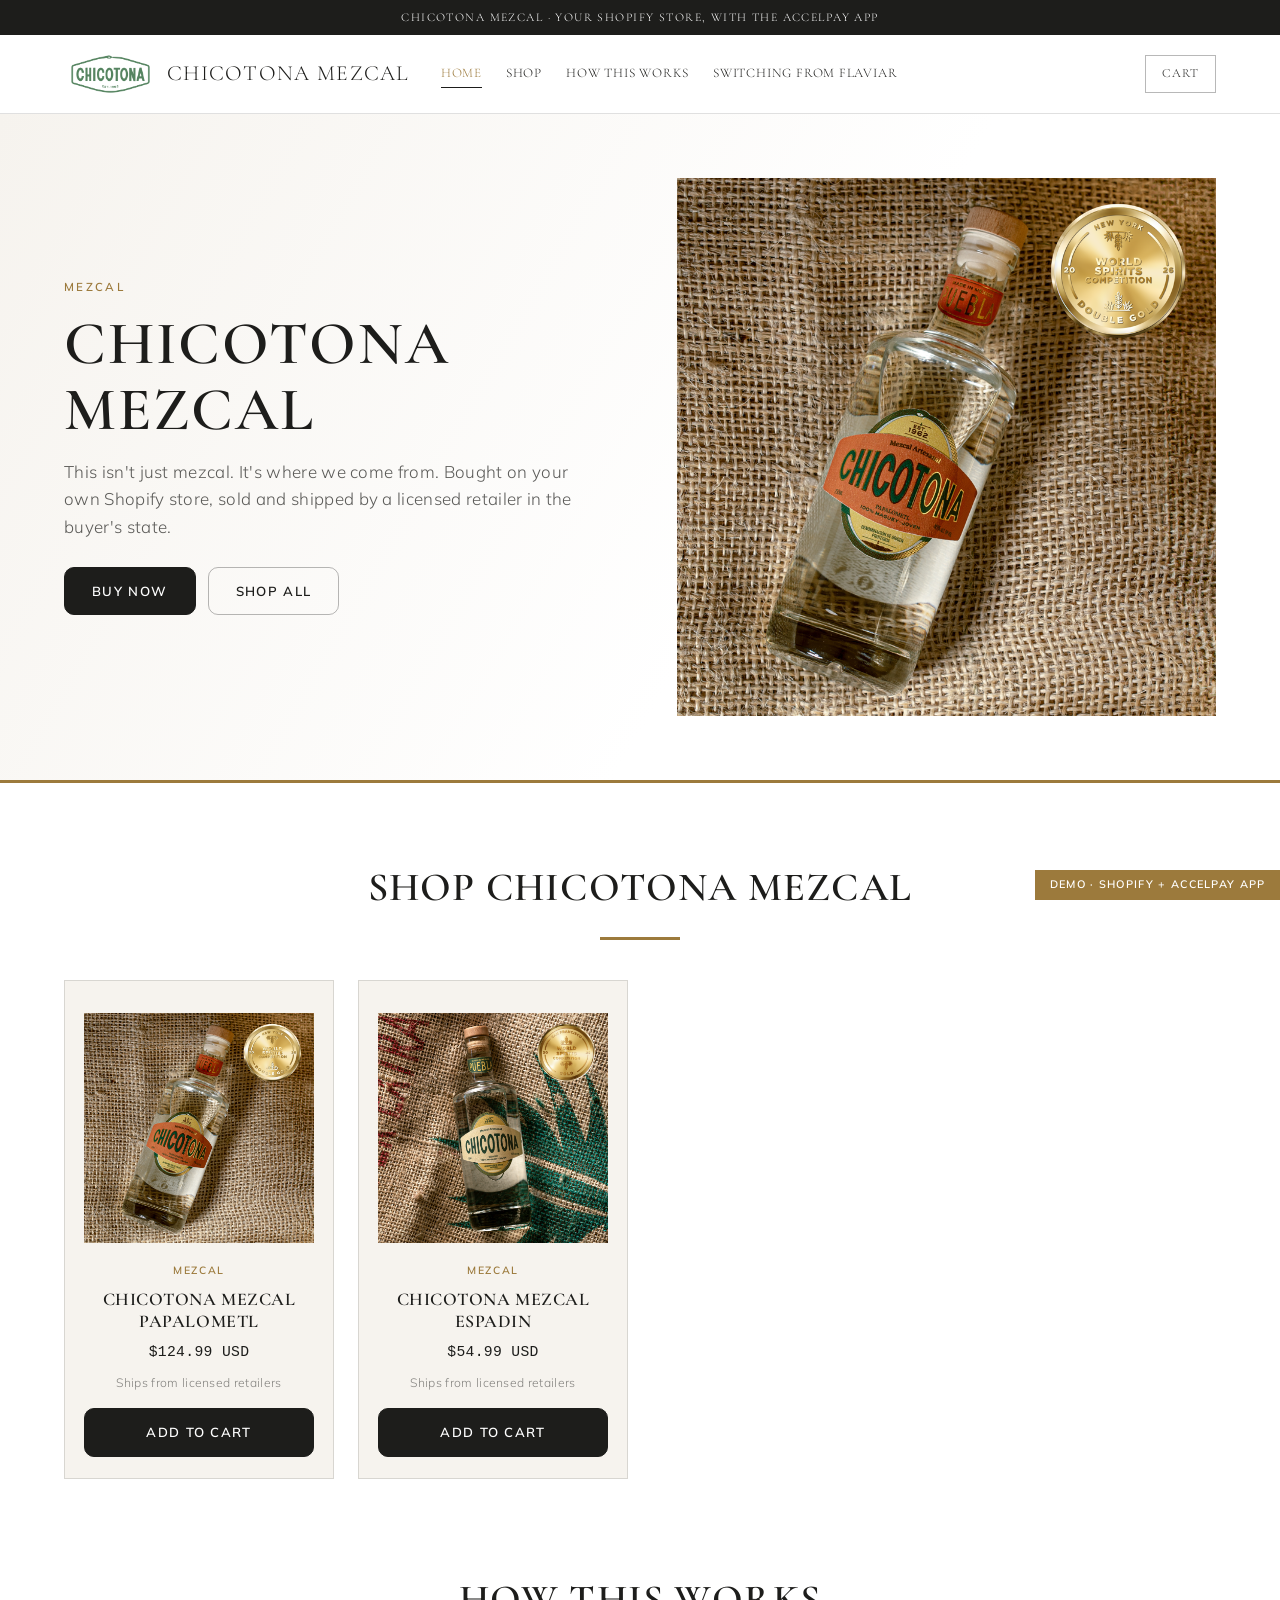
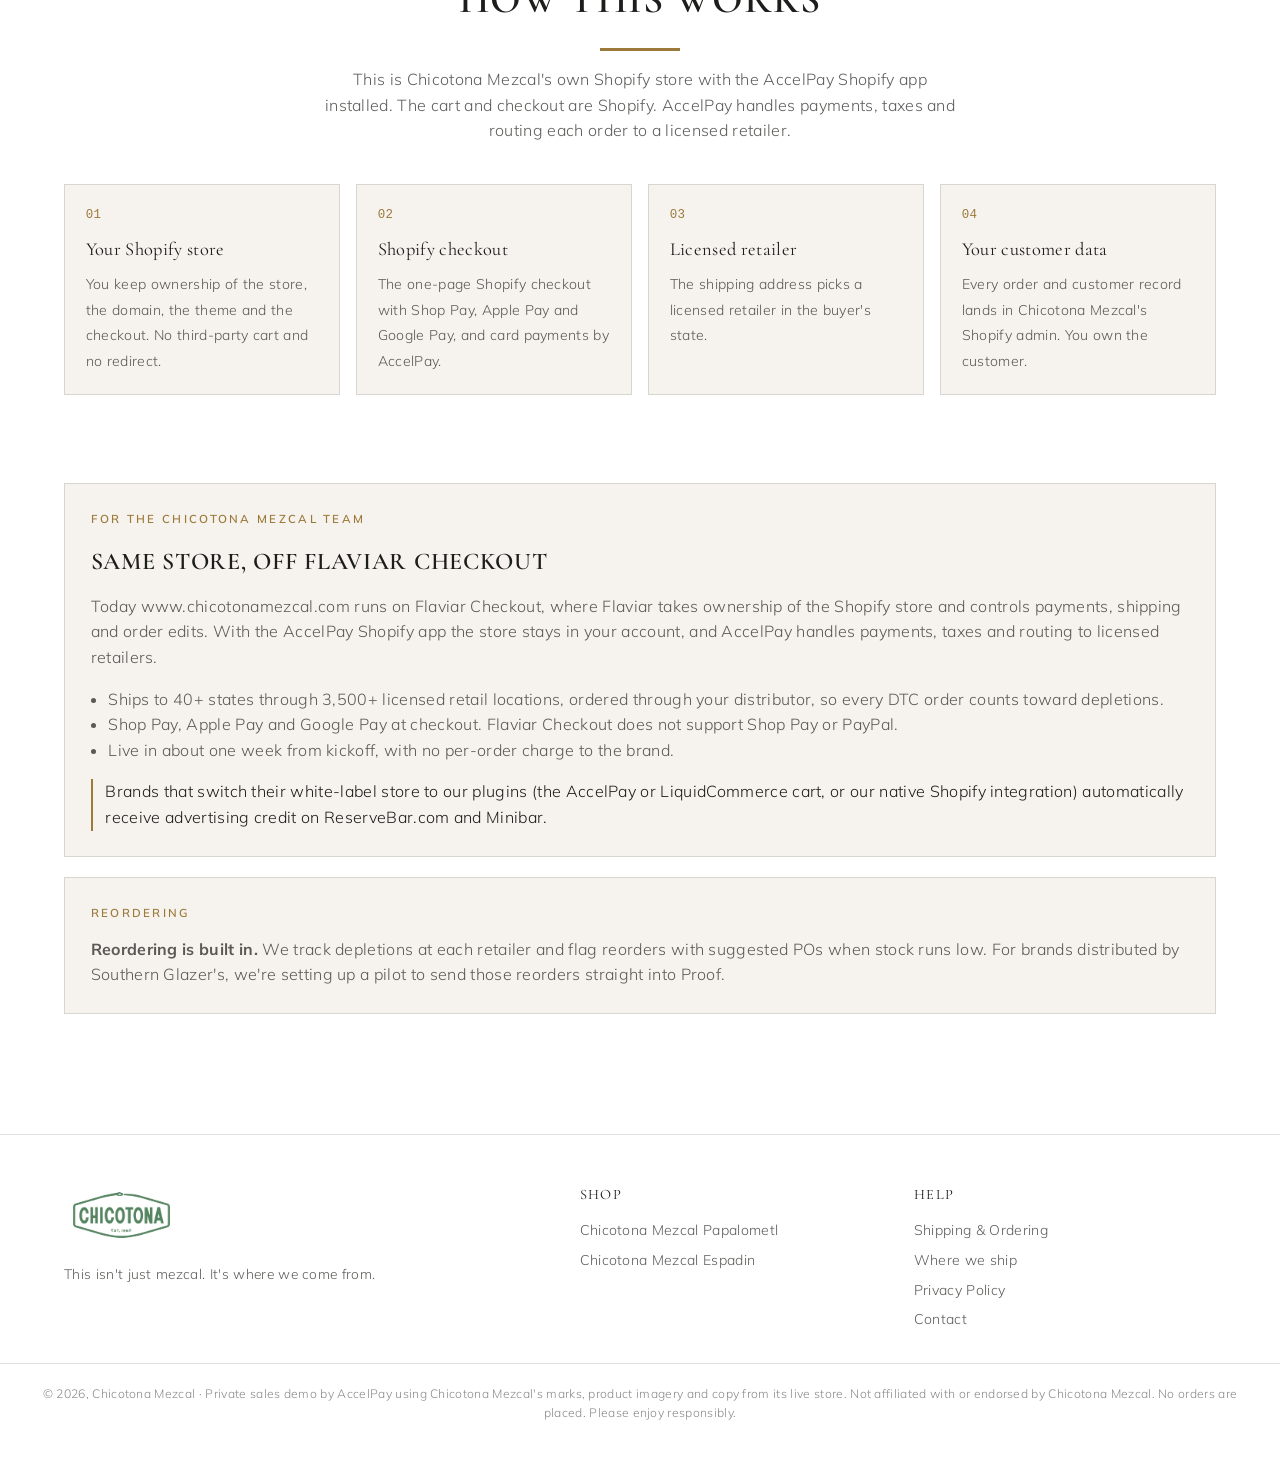
==== index.html @ a163d12b "Flaviar switch demo, Nov 2026" ====
<!doctype html>
<html lang="en">
<head>
<meta charset="utf-8">
<meta name="viewport" content="width=device-width,initial-scale=1">
<title>Chicotona Mezcal | AccelPay demo</title>
<meta name="robots" content="noindex,nofollow">
<link rel="icon" href="assets/logo.png">
<link rel="preconnect" href="https://fonts.googleapis.com">
<link rel="preconnect" href="https://fonts.gstatic.com" crossorigin>
<link rel="stylesheet" href="https://fonts.googleapis.com/css2?family=Cormorant+Garamond:wght@500;600;700&family=Mulish:wght@300;400;600;700&display=swap">
<link rel="stylesheet" href="styles.css?v=1">
</head>
<body>
<div class="announce">Chicotona Mezcal &middot; your Shopify store, with the AccelPay app</div>
<header class="top">
  <div class="hdr">
    <a href="index.html" class="brand-link"><img class="logo" src="assets/logo.png" alt="Chicotona Mezcal"><span class="wordmark">Chicotona Mezcal</span></a>
    <nav class="main">
      <a href="index.html" aria-current="page">Home</a><a href="index.html#shop">Shop</a><a href="index.html#how">How this works</a><a href="index.html#switch">Switching from Flaviar</a>
    </nav>
    <div class="hdr-actions">
      <button class="burger" id="burger" aria-label="Menu">&#9776;</button>
      <button class="cart-pill" data-cart-toggle aria-label="Open cart">
        <span class="lbl">Cart</span>
        <span class="count" data-cart-count hidden>0</span>
      </button>
    </div>
  </div>
</header>

<section class="hero">
  <div class="hero-inner">
    <div>
      <div class="eyebrow">mezcal</div>
      <h1>Chicotona Mezcal</h1>
      <p>This isn&#x27;t just mezcal. It&#x27;s where we come from. Bought on your own Shopify store, sold and shipped by a licensed retailer in the buyer's state.</p>
      <div style="display:flex;gap:.75rem;flex-wrap:wrap"><a class="btn" href="product.html?p=papalometl">Buy now</a><a class="btn ghost" href="#shop">Shop all</a></div>
    </div>
    <div class="shot"><img src="assets/p-papalometl.png" alt="Chicotona Mezcal Papalometl"></div>
  </div>
</section>

<section class="band" id="shop">
  <div class="section-head">
    <h2>Shop Chicotona Mezcal</h2>
    <div class="rule"></div>
    <p style="font-size:.9rem;color:var(--muted)"></p>
  </div>
  <div class="grid" id="collection-grid"></div>
</section>

<section class="band" id="how" style="padding-top:1rem">
  <div class="section-head">
    <h2>How this works</h2>
    <div class="rule"></div>
    <p>This is Chicotona Mezcal's own Shopify store with the AccelPay Shopify app installed. The cart and checkout are Shopify. AccelPay handles payments, taxes and routing each order to a licensed retailer.</p>
  </div>
  <div class="how">
    <div class="step"><span class="n">01</span><b>Your Shopify store</b><span>You keep ownership of the store, the domain, the theme and the checkout. No third-party cart and no redirect.</span></div>
    <div class="step"><span class="n">02</span><b>Shopify checkout</b><span>The one-page Shopify checkout with Shop Pay, Apple Pay and Google Pay, and card payments by AccelPay.</span></div>
    <div class="step"><span class="n">03</span><b>Licensed retailer</b><span>The shipping address picks a licensed retailer in the buyer's state.</span></div>
    <div class="step"><span class="n">04</span><b>Your customer data</b><span>Every order and customer record lands in Chicotona Mezcal's Shopify admin. You own the customer.</span></div>
  </div>
</section>

<section class="band" id="switch" style="padding-top:1rem">
  <div class="panel">
    <div class="eyebrow">For the Chicotona Mezcal team</div>
    <h2>Same store, off Flaviar Checkout</h2>
    <p style="margin:0 0 1rem">Today www.chicotonamezcal.com runs on Flaviar Checkout, where Flaviar takes ownership of the Shopify store and controls payments, shipping and order edits. With the AccelPay Shopify app the store stays in your account, and AccelPay handles payments, taxes and routing to licensed retailers.</p>
    <ul style="margin:0 0 1rem;padding-left:1.1rem"><li>Ships to 40+ states through 3,500+ licensed retail locations, ordered through your distributor, so every DTC order counts toward depletions.</li><li>Shop Pay, Apple Pay and Google Pay at checkout. Flaviar Checkout does not support Shop Pay or PayPal.</li><li>Live in about one week from kickoff, with no per-order charge to the brand.</li></ul>
    <p class="credit">Brands that switch their white-label store to our plugins (the AccelPay or LiquidCommerce cart, or our native Shopify integration) automatically receive advertising credit on ReserveBar.com and Minibar.</p>
  </div>
  <div class="panel">
    <div class="eyebrow">Reordering</div>
    <p style="margin:0" class="reorder"><b>Reordering is built in.</b> We track depletions at each retailer and flag reorders with suggested POs when stock runs low. For brands distributed by Southern Glazer's, we're setting up a pilot to send those reorders straight into Proof.</p>
  </div>
</section>
<footer class="site">
  <div class="ft">
    <div>
      <img src="assets/logo.png" alt="Chicotona Mezcal" style="height:64px;width:auto">
      <p style="font-size:.86rem;margin-top:1rem;max-width:24rem;color:var(--muted)">This isn&#x27;t just mezcal. It&#x27;s where we come from.</p>
    </div>
    <div><h4>Shop</h4><ul><li><a href="product.html?p=papalometl">Chicotona Mezcal Papalometl</a></li><li><a href="product.html?p=espadin">Chicotona Mezcal Espadin</a></li></ul></div>
    <div><h4>Help</h4><ul>
      <li><a href="index.html#how">Shipping &amp; Ordering</a></li>
      <li><a href="index.html#how">Where we ship</a></li>
      <li><a href="#">Privacy Policy</a></li>
      <li><a href="#">Contact</a></li></ul></div>
  </div>
  <div class="legal-row">
    &copy; 2026, Chicotona Mezcal &middot; Private sales demo by AccelPay using Chicotona Mezcal's marks, product imagery and copy from its live store. Not affiliated with or endorsed by Chicotona Mezcal.
    No orders are placed. Please enjoy responsibly.
  </div>
</footer>

<div class="scrim" id="scrim"></div>
<aside class="drawer" id="drawer" aria-label="Your cart">
  <div class="dh"><h2>Your cart</h2><button class="x" id="drawer-close" aria-label="Close">&times;</button></div>
  <div class="cols"><span>Product</span><span>Total</span></div>
  <div class="items" id="drawer-items"></div>
  <div class="df" id="drawer-foot"></div>
</aside>
<div class="ribbon">Demo &middot; Shopify + AccelPay app</div>
<script src="data.js?v=1"></script>
<script src="app.js?v=1"></script>
</body>
</html>
---- styles.css ----
/* Chicotona Mezcal x AccelPay demo. Base: woodsonwhiskey-accelpay-demo. */

:root {
  --black: #ffffff; --panel: #f6f3ee; --panel-2: #ece7df; --ink: #1d1d1b;
  --muted: rgba(29,29,27,.72); --muted-2: rgba(29,29,27,.52); --line: rgba(0,0,0,.12); --line-2: rgba(0,0,0,.28);
  --gold: #1d1d1b; --gold-hi: #9c7a3c; --gold-soft: rgba(0,0,0,.05); --green: #2f6b4f; --red: #c00000;
  --head: #1d1d1b; --btn-ink: #ffffff; --img-bg: #f6f3ee; --drawer-bg: #ffffff; --ann-bg: #1d1d1b; --ann-ink: #ffffff; --co-head-bg: #ffffff;
  --serif: "Cormorant Garamond", Georgia, serif; --sans: "Mulish", -apple-system, BlinkMacSystemFont, "Helvetica Neue", Arial, sans-serif;
  --mono: ui-monospace, SFMono-Regular, Menlo, monospace; --maxw: 1200px; --btn-radius: 10px;
  --cart-glyph: url("data:image/svg+xml;utf8,<svg xmlns='http://www.w3.org/2000/svg' viewBox='0 0 24 24' fill='none' stroke='black' stroke-width='2' stroke-linecap='round' stroke-linejoin='round'><path d='M6 2 3 6v14a2 2 0 0 0 2 2h14a2 2 0 0 0 2-2V6l-3-4z'/><path d='M3 6h18'/><path d='M16 10a4 4 0 0 1-8 0'/></svg>");
}

* { box-sizing: border-box; }
html { scroll-behavior: smooth; }
body {
  margin: 0; background: var(--black); color: var(--ink);
  font-family: var(--sans); font-weight: 300; font-size: 16px; line-height: 1.6;
  letter-spacing: .02em; -webkit-font-smoothing: antialiased;
}
img { max-width: 100%; display: block; }
a { color: inherit; }
button { font: inherit; cursor: pointer; color: inherit; }
:focus-visible { outline: 2px solid var(--gold); outline-offset: 2px; }

/* ---------------------------------------------------------------- header */
.announce {
  background: var(--ann-bg); color: var(--ann-ink); text-align: center;
  font-family: var(--serif); font-size: .74rem; letter-spacing: .12em;
  text-transform: uppercase; padding: .5rem 1rem;
}
header.top { position: sticky; top: 0; z-index: 60; background: var(--black); border-bottom: 1px solid var(--line); }
.hdr { max-width: var(--maxw); margin: 0 auto; padding: .8rem 1.5rem; display: flex; align-items: center; gap: 2rem; }
.hdr img.logo { height: 62px; width: auto; }
nav.main { display: flex; gap: 1.5rem; flex-wrap: wrap; }
nav.main a {
  font-family: var(--serif); font-size: .82rem; letter-spacing: .06em; text-transform: uppercase;
  text-decoration: none; color: var(--head); padding: .2rem 0; border-bottom: 1px solid transparent;
}
nav.main a:hover, nav.main a[aria-current] { color: var(--gold-hi); border-bottom-color: var(--gold); }
.hdr-actions { margin-left: auto; display: flex; align-items: center; gap: .75rem; }
.cart-pill {
  display: inline-flex; align-items: center; gap: .5rem; background: transparent;
  border: 1px solid var(--line-2); color: var(--head); padding: .5rem 1rem;
  font-family: var(--serif); font-size: .78rem; letter-spacing: .08em; text-transform: uppercase;
}
.cart-pill:hover { border-color: var(--gold); color: var(--gold-hi); }
.cart-pill .count {
  background: var(--gold); color: var(--btn-ink); min-width: 1.35rem; height: 1.35rem; border-radius: 999px;
  display: inline-grid; place-items: center; font-family: var(--mono); font-size: .7rem; padding: 0 .3rem;
}
.cart-pill .count[hidden] { display: none; }
.burger { display: none; background: none; border: none; font-size: 1.5rem; line-height: 1; color: var(--head); }

/* ---------------------------------------------------------------- type + buttons */
.eyebrow { font-family: var(--sans); font-size: .72rem; font-weight: 600; letter-spacing: .2em; text-transform: uppercase; color: var(--gold-hi); margin-bottom: .9rem; }
h1, h2, h3 { font-family: var(--serif); font-weight: 400; letter-spacing: .03em; }
.rule { width: 190px; height: 2px; margin: 1.1rem auto 0; background: linear-gradient(90deg, transparent, var(--gold), transparent); }

.btn {
  display: inline-flex; align-items: center; justify-content: center; gap: .5rem;
  background: var(--gold); color: var(--btn-ink); border: 1px solid var(--gold); border-radius: var(--btn-radius, 0);
  padding: .8rem 1.7rem; font-family: var(--sans); font-weight: 600; font-size: .82rem;
  letter-spacing: .1em; text-transform: uppercase; text-decoration: none;
}
.btn:hover { background: var(--gold-hi); border-color: var(--gold-hi); }
.btn.ghost { background: transparent; color: var(--head); border-color: var(--line-2); }
.btn.ghost:hover { border-color: var(--gold); color: var(--gold-hi); }
.btn:disabled { opacity: .4; cursor: not-allowed; }
.btn.block { width: 100%; }

/* ---------------------------------------------------------------- hero */
.hero { position: relative; overflow: hidden; border-bottom: 1px solid var(--line); }
.hero-inner { max-width: var(--maxw); margin: 0 auto; padding: 4rem 1.5rem; display: grid; grid-template-columns: 1.05fr 1fr; gap: 3rem; align-items: center; }
.hero h1 { font-size: clamp(2.3rem, 5.4vw, 3.8rem); line-height: 1.08; margin: 0 0 1rem; text-transform: uppercase; }
.hero p { color: var(--muted); font-size: 1.06rem; margin: 0 0 1.7rem; max-width: 32rem; }
.hero .shot img { width: 100%; max-height: 560px; object-fit: contain; }

/* ---------------------------------------------------------------- sections */
.band { max-width: var(--maxw); margin: 0 auto; padding: 4.5rem 1.5rem; }
.section-head { text-align: center; margin-bottom: 2.5rem; }
.section-head h2 { font-size: clamp(1.8rem, 4vw, 2.5rem); margin: 0; text-transform: uppercase; }
.section-head p { color: var(--muted); margin: 1rem auto 0; max-width: 40rem; }

.grid { display: grid; grid-template-columns: repeat(auto-fill, minmax(240px, 1fr)); gap: 1.5rem; }
.card {
  background: var(--panel); border: 1px solid var(--line); padding: 1.4rem 1.2rem 1.3rem;
  display: flex; flex-direction: column; gap: .55rem; text-align: center; text-decoration: none; color: inherit;
}
.card:hover { border-color: var(--gold); }
.card .shot { height: 250px; display: grid; place-items: center; overflow: hidden; }
.card .shot img { max-height: 250px; width: auto; object-fit: contain; }
.card h3 { font-size: 1.12rem; margin: 0; line-height: 1.25; text-transform: uppercase; min-height: 2.8rem; display: grid; place-items: center; }
.card .tag { font-size: .66rem; font-weight: 600; letter-spacing: .16em; text-transform: uppercase; color: var(--gold-hi); }
.card .price { font-family: var(--mono); font-size: .92rem; margin-top: auto; }
.card .avail { font-size: .76rem; color: var(--muted-2); }

.split { display: grid; grid-template-columns: 1fr 1fr; gap: 3rem; align-items: center; }
.split img { width: 100%; }
.split p { color: var(--muted); }

/* how it works */
.how { display: grid; grid-template-columns: repeat(4, 1fr); gap: 1rem; }
.how .step { border: 1px solid var(--line); padding: 1.3rem; background: var(--panel); }
.how .step b { display: block; font-family: var(--serif); font-weight: 400; font-size: 1.15rem; margin-bottom: .4rem; color: var(--head); }
.how .step span { font-size: .88rem; color: var(--muted); }
.how .step .n { font-family: var(--mono); color: var(--gold-hi); font-size: .78rem; display: block; margin-bottom: .6rem; }

.rb-note {
  display: flex; align-items: center; gap: .75rem; border: 1px solid var(--line); background: var(--panel);
  padding: .7rem .9rem; font-size: .84rem; color: var(--muted);
}
.rb-note b { color: var(--head); font-weight: 600; }
.rb-note a { color: var(--gold-hi); }
.rb-mark { font-family: var(--serif); font-size: .72rem; letter-spacing: .14em; text-transform: uppercase; border: 1px solid var(--gold); color: var(--gold-hi); padding: .2rem .45rem; white-space: nowrap; }

/* ---------------------------------------------------------------- product page (Shopify theme) */
.pdp { display: grid; grid-template-columns: minmax(0,1fr) minmax(0,1fr); gap: 3rem; align-items: start; }
.pdp .gallery { display: flex; flex-direction: column; gap: .8rem; min-width: 0; }
.pdp .gallery .main { background: var(--img-bg); display: grid; place-items: center; min-height: 420px; }
.pdp .gallery .main img { max-height: 560px; width: auto; object-fit: contain; }
.pdp .thumbs { display: flex; gap: .5rem; }
.pdp .thumbs button { width: 64px; height: 64px; border: 1px solid var(--line); background: var(--img-bg); padding: 3px; display: grid; place-items: center; }
.pdp .thumbs button[aria-selected="true"] { border-color: var(--gold); }
.pdp .thumbs img { max-height: 100%; width: auto; }
.pdp .info { display: flex; flex-direction: column; gap: 1rem; min-width: 0; padding-left: 1.5rem; border-left: 1px solid var(--line); }
.pdp h1 { font-size: 2rem; margin: 0; text-transform: uppercase; line-height: 1.15; }
.pdp .price { font-size: 1.05rem; }
.pdp .small { font-size: .8rem; color: var(--muted); }
.pdp .small a { color: var(--gold-hi); }
.pdp .qty-wrap { display: flex; flex-direction: column; gap: .35rem; font-size: .8rem; color: var(--muted); }
.pdp .desc p { color: var(--muted); margin: 0 0 .9rem; font-size: .95rem; }
.pdp .desc b { color: var(--head); font-weight: 600; }
.qty { display: inline-flex; align-items: center; border: 1px solid var(--line-2); width: max-content; }
.qty button { background: none; border: none; width: 2.6rem; min-height: 2.8rem; font-size: 1.1rem; }
.qty span, .qty input { font-family: var(--sans); min-width: 2.2rem; text-align: center; font-size: .95rem; }
.atc { max-width: 380px; }
.fulfil-line { display: flex; gap: .6rem; align-items: flex-start; font-size: .82rem; color: var(--muted); border: 1px solid var(--line); padding: .7rem .8rem; max-width: 460px; }
.fulfil-line img { width: 22px; height: 22px; border-radius: 5px; flex: none; }
.notice { font-size: .85rem; color: var(--muted); border-left: 2px solid var(--gold); padding: .2rem 0 .2rem .75rem; }

/* ---------------------------------------------------------------- Shopify cart drawer (Dawn-style) */
.scrim { position: fixed; inset: 0; background: rgba(0,0,0,.6); opacity: 0; pointer-events: none; transition: opacity .25s; z-index: 90; }
.scrim.on { opacity: 1; pointer-events: auto; }
.drawer { position: fixed; top: 0; right: 0; height: 100%; width: min(420px, 100%); background: var(--drawer-bg); border-left: 1px solid var(--line); z-index: 100; display: flex; flex-direction: column; transform: translateX(100%); transition: transform .28s ease; }
.drawer.on { transform: none; }
.drawer .dh { display: flex; align-items: center; justify-content: space-between; padding: 1.4rem 1.5rem 1rem; }
.drawer .dh h2 { font-size: 1.5rem; margin: 0; }
.drawer .x { background: none; border: none; font-size: 1.7rem; line-height: 1; color: var(--muted); }
.drawer .cols { display: flex; justify-content: space-between; font-size: .66rem; letter-spacing: .12em; text-transform: uppercase; color: var(--muted-2); padding: 0 1.5rem .6rem; border-bottom: 1px solid var(--line); }
.drawer .items { flex: 1; overflow-y: auto; padding: 0 1.5rem; }
.cline { display: grid; grid-template-columns: 76px minmax(0,1fr) auto; gap: 1rem; padding: 1.2rem 0; border-bottom: 1px solid var(--line); }
.cline .im { background: var(--img-bg); display: grid; place-items: center; height: 92px; }
.cline .im img { max-height: 88px; width: auto; }
.cline .nm { font-size: .92rem; line-height: 1.3; }
.cline .pr { font-size: .84rem; color: var(--muted); margin: .2rem 0 .6rem; }
.cline .qrow { display: flex; align-items: center; gap: .6rem; }
.cline .qty button { min-height: 2.2rem; width: 2.2rem; }
.cline .rm { background: none; border: none; color: var(--muted); font-size: 1rem; padding: 0; }
.cline .tot { font-size: .9rem; }
.empty { text-align: center; color: var(--muted); padding: 3rem 1rem; }
.drawer .df { border-top: 1px solid var(--line); padding: 1.2rem 1.5rem 1.5rem; display: flex; flex-direction: column; gap: .7rem; }
.drawer .df .est { display: flex; justify-content: space-between; font-size: 1rem; }
.drawer .df .small { font-size: .78rem; color: var(--muted); }

/* ---------------------------------------------------------------- Shopify one-page checkout */
body.co { background: #fff; color: #141414; font-family: -apple-system, BlinkMacSystemFont, "Segoe UI", Roboto, "Helvetica Neue", Arial, sans-serif; font-weight: 400; letter-spacing: 0; }
.co-head { border-bottom: 1px solid #dedede; background: var(--co-head-bg); }
.co-head .in { max-width: 1100px; margin: 0 auto; padding: .9rem 1.5rem; display: flex; align-items: center; justify-content: space-between; }
.co-head img { height: 54px; width: auto; }
.co-head a.bag { color: var(--gold-hi); font-size: .85rem; text-decoration: none; }
.checkout { display: grid; grid-template-columns: minmax(0,1.15fr) minmax(0,1fr); min-height: calc(100vh - 80px); }
.co-left { padding: 2.2rem clamp(1rem, 4vw, 3.5rem); min-width: 0; }
.co-left .inner { max-width: 560px; margin-left: auto; }
.co-right { background: #f5f5f5; border-left: 1px solid #dedede; padding: 2.2rem clamp(1rem, 3vw, 3rem); min-width: 0; }
.co-right .inner { max-width: 440px; position: sticky; top: 1.5rem; }
.co-h { font-size: 1.3rem; font-weight: 600; margin: 1.8rem 0 .8rem; display: flex; align-items: baseline; justify-content: space-between; gap: 1rem; }
.co-h:first-child { margin-top: 0; }
.co-h small { font-size: .82rem; font-weight: 400; color: #707070; }
.co-field { width: 100%; border: 1px solid #d9d9d9; border-radius: 5px; padding: .85rem .8rem; font: inherit; font-size: .92rem; margin-bottom: .7rem; background: #fff; color: #141414; min-width: 0; }
.co-field:focus { outline: none; border-color: #000; box-shadow: 0 0 0 1px #000; }
.co-row { display: grid; grid-template-columns: 1fr 1fr; gap: .7rem; }
.co-row3 { display: grid; grid-template-columns: 1.3fr 1fr 1fr; gap: .7rem; }
.co-chk { display: flex; gap: .55rem; align-items: center; font-size: .86rem; margin: .1rem 0 .4rem; }
.co-chk input { accent-color: #000; width: 16px; height: 16px; }
.co-empty { background: #f5f5f5; border-radius: 5px; padding: 1rem; font-size: .88rem; color: #707070; }
.rates { border: 1px solid #d9d9d9; border-radius: 5px; overflow: hidden; }
.rate { display: flex; align-items: center; gap: .8rem; padding: .95rem .9rem; border-bottom: 1px solid #d9d9d9; cursor: pointer; }
.rate:last-child { border-bottom: none; }
.rate.on { background: #f6f3ec; box-shadow: inset 0 0 0 1px #000; }
.rate input { accent-color: #000; width: 17px; height: 17px; flex: none; }
.rate .ic { width: 30px; height: 30px; border-radius: 7px; flex: none; }
.rate .t { flex: 1; min-width: 0; font-size: .9rem; }
.rate .t span { display: block; color: #707070; font-size: .8rem; margin-top: .1rem; }
.rate .p { font-size: .9rem; font-weight: 600; white-space: nowrap; }
.callout { display: flex; gap: .55rem; align-items: flex-start; font-size: .78rem; color: #5b4a26; background: #f6f1e6; border: 1px solid #e6dcc6; border-radius: 5px; padding: .6rem .75rem; margin-top: .7rem; }
.callout b { font-weight: 600; }
.callout .dot { width: 8px; height: 8px; border-radius: 50%; background: var(--gold); flex: none; margin-top: .35rem; }
.pay-box { border: 1px solid #d9d9d9; border-radius: 5px; overflow: hidden; }
.pay-box .ph { display: flex; justify-content: space-between; align-items: center; background: #f6f3ec; padding: .85rem .9rem; border-bottom: 1px solid #d9d9d9; font-size: .9rem; box-shadow: inset 0 0 0 1px #000; }
.pay-box .ph .cards { display: flex; gap: .3rem; }
.pay-box .ph .cards span { font-size: .62rem; font-weight: 700; border: 1px solid #cfcfcf; border-radius: 3px; padding: .1rem .3rem; background: #fff; color: #333; }
.pay-box .pb { padding: .9rem; background: #fafafa; }
.pay-btn { width: 100%; background: #000; color: #fff; border: none; border-radius: 5px; padding: 1.1rem; font-size: 1.05rem; font-weight: 600; margin-top: 1.2rem; }
.pay-btn:disabled { opacity: .4; cursor: not-allowed; }
.co-legal { font-size: .76rem; color: #707070; margin-top: .9rem; }
.co-links { display: flex; gap: 1rem; flex-wrap: wrap; font-size: .76rem; color: #707070; border-top: 1px solid #e3e3e3; margin-top: 2rem; padding-top: 1rem; }
.os-item { display: flex; gap: .9rem; align-items: center; padding: .4rem 0 1rem; }
.os-item .im { width: 64px; height: 64px; border: 1px solid #dedede; border-radius: 8px; background: var(--img-bg); position: relative; display: grid; place-items: center; padding: 4px; flex: none; }
.os-item .im img { max-height: 100%; width: auto; }
.os-item .im .q { position: absolute; top: -9px; right: -9px; background: #666; color: #fff; min-width: 21px; height: 21px; border-radius: 11px; font-size: .74rem; display: grid; place-items: center; padding: 0 5px; }
.os-item .nm { flex: 1; min-width: 0; font-size: .88rem; }
.os-item .nm span { display: block; color: #707070; font-size: .78rem; }
.os-item .pr { font-size: .88rem; }
.os-disc { display: flex; gap: .6rem; margin: .6rem 0 1.2rem; }
.os-disc input { flex: 1; min-width: 0; border: 1px solid #d9d9d9; border-radius: 5px; padding: .8rem; font: inherit; font-size: .9rem; }
.os-disc button { border: 1px solid #d9d9d9; background: #ececec; color: #777; border-radius: 5px; padding: 0 1.1rem; font-weight: 600; }
.os-line { display: flex; justify-content: space-between; font-size: .88rem; padding: .3rem 0; gap: 1rem; }
.os-line .m { color: #555; }
.os-line.total { font-size: 1.2rem; font-weight: 600; padding-top: .8rem; }
.os-line.total small { font-size: .74rem; color: #707070; font-weight: 400; margin-right: .4rem; }
.thanks { max-width: 600px; margin: 0 auto; padding: 4rem 1.5rem; text-align: center; }
.thanks h1 { font-size: 2rem; margin: 0 0 .5rem; font-weight: 600; font-family: inherit; letter-spacing: 0; }
.thanks p { color: #555; }
.thanks .num { font-family: var(--mono); color: #000; }

/* express checkout buttons (Shopify accelerated checkout) */
.xpay { display: grid; grid-template-columns: repeat(3, minmax(0,1fr)); gap: .5rem; }
.xpay .xb { height: 42px; border: none; border-radius: 5px; display: flex; align-items: center; justify-content: center; gap: .15rem; font-family: -apple-system, BlinkMacSystemFont, "Segoe UI", Roboto, Arial, sans-serif; font-size: 1.05rem; color: #fff; letter-spacing: 0; text-transform: none; }
.xpay.big .xb { height: 48px; }
.xpay .xb span { font-weight: 500; }
.xpay .shop { background: #5a31f4; }
.xpay .shop b { font-weight: 800; font-style: italic; letter-spacing: -.02em; margin-right: .1rem; }
.xpay .apple { background: #000; border: 1px solid #333; }
.xpay .google { background: #000; border: 1px solid #333; }
.xpay .google .g { font-weight: 700; background: linear-gradient(90deg,#4285f4,#ea4335,#fbbc05,#34a853); -webkit-background-clip: text; background-clip: text; color: transparent; margin-right: .15rem; }
.xp-title { text-align: center; font-size: .85rem; color: #707070; margin-bottom: .6rem; }
.or { display: flex; align-items: center; gap: .8rem; color: #707070; font-size: .78rem; margin: 1.4rem 0 .6rem; }
.or::before, .or::after { content: ""; flex: 1; height: 1px; background: #dedede; }

/* panel on the home page */
.panel { background: var(--panel); border: 1px solid var(--line); padding: 1.6rem; }
.panel + .panel { margin-top: 1.25rem; }
.panel h2 { margin: 0 0 .8rem; font-size: 1.5rem; text-transform: uppercase; }
.panel p, .panel li { color: var(--muted); }
.panel .credit { border-left: 2px solid var(--gold); padding-left: .8rem; margin: 0; color: var(--ink); }

/* ---------------------------------------------------------------- footer */
footer.site { border-top: 1px solid var(--line); margin-top: 3rem; }
.ft { max-width: var(--maxw); margin: 0 auto; padding: 3rem 1.5rem 2rem; display: grid; grid-template-columns: 1.6fr 1fr 1fr; gap: 2rem; }
.ft h4 { font-family: var(--serif); font-weight: 400; font-size: .9rem; letter-spacing: .1em; text-transform: uppercase; color: var(--head); margin: 0 0 .8rem; }
.ft ul { list-style: none; margin: 0; padding: 0; display: flex; flex-direction: column; gap: .45rem; font-size: .88rem; color: var(--muted); }
.ft a { text-decoration: none; }
.ft a:hover { color: var(--gold-hi); }
.legal-row { border-top: 1px solid var(--line); padding: 1.25rem 1.5rem 3rem; text-align: center; font-size: .76rem; color: var(--muted-2); }

.ribbon { position: fixed; right: 0; bottom: 0; z-index: 120; background: var(--gold); color: var(--btn-ink); font-size: .68rem; font-weight: 600; letter-spacing: .12em; text-transform: uppercase; padding: .4rem .9rem; }

/* ---------------------------------------------------------------- responsive */
@media (max-width: 960px) {
  .pdp { grid-template-columns: 1fr; gap: 1.5rem; }
  .pdp .info { padding-left: 0; border-left: 0; }
  .checkout { grid-template-columns: 1fr; }
  .co-right { border-left: 0; border-top: 1px solid #dedede; order: -1; }
  .co-left .inner, .co-right .inner { margin: 0 auto; position: static; }
  .hero-inner, .split { grid-template-columns: 1fr; gap: 2rem; }
  .how { grid-template-columns: 1fr 1fr; }
  .ft { grid-template-columns: 1fr 1fr; }
}
@media (max-width: 720px) {
  .co-row, .co-row3 { grid-template-columns: 1fr; gap: 0; }
  .pdp .gallery .main { min-height: 300px; }
  .pdp .gallery .main img { max-height: 340px; }
  .hdr { padding: .6rem 1rem; gap: .75rem; position: relative; }
  .hdr img.logo { height: 46px; }
  nav.main { display: none; }
  nav.main.open { display: flex; flex-direction: column; position: absolute; top: 100%; left: 0; right: 0; background: var(--black); border-bottom: 1px solid var(--line); padding: 1rem 1.5rem; gap: .9rem; }
  .burger { display: block; }
  .hdr-actions { margin-left: auto; }
  .cart-pill { padding: .5rem .8rem; }
  .cart-pill .lbl { display: none; }
  .cart-pill::before { content: ""; width: 1rem; height: 1rem; flex: none; background: currentColor; -webkit-mask: var(--cart-glyph) center/contain no-repeat; mask: var(--cart-glyph) center/contain no-repeat; }
  .band { padding: 3rem 1rem; }
  .hero-inner { padding: 2.5rem 1rem; }
  .how { grid-template-columns: 1fr; }
  .ft { grid-template-columns: 1fr; padding: 2.5rem 1rem 1.5rem; }
  .rb-note { flex-wrap: wrap; }
}


.brand-link { display: flex; align-items: center; gap: .6rem; text-decoration: none; }
.hdr img.logo { height: 52px; max-width: 200px; object-fit: contain; }
.wordmark { font-family: var(--serif); font-size: 1.35rem; letter-spacing: .06em; text-transform: uppercase; color: var(--head); white-space: nowrap; }
.co-head img { height: 44px; max-width: 200px; object-fit: contain; }
h1, h2, h3 { font-weight: 600; }
.hero { background: linear-gradient(120deg, var(--panel) 0%, var(--black) 60%); border-bottom: 3px solid var(--gold-hi); }
.rule { background: var(--gold-hi); height: 3px; width: 80px; }
.card .shot { background: var(--img-bg); }
.card:hover { border-color: var(--gold-hi); }
.btn:hover, .btn.ghost:hover { filter: brightness(1.15); }
.panel .credit { border-left-color: var(--gold-hi); }
.ribbon { background: var(--gold-hi); color: #fff; }
.cart-pill .count { background: var(--gold-hi); color: #fff; }
.callout .dot { background: var(--gold-hi); }
@media (max-width: 720px) { .wordmark { display: none; } }
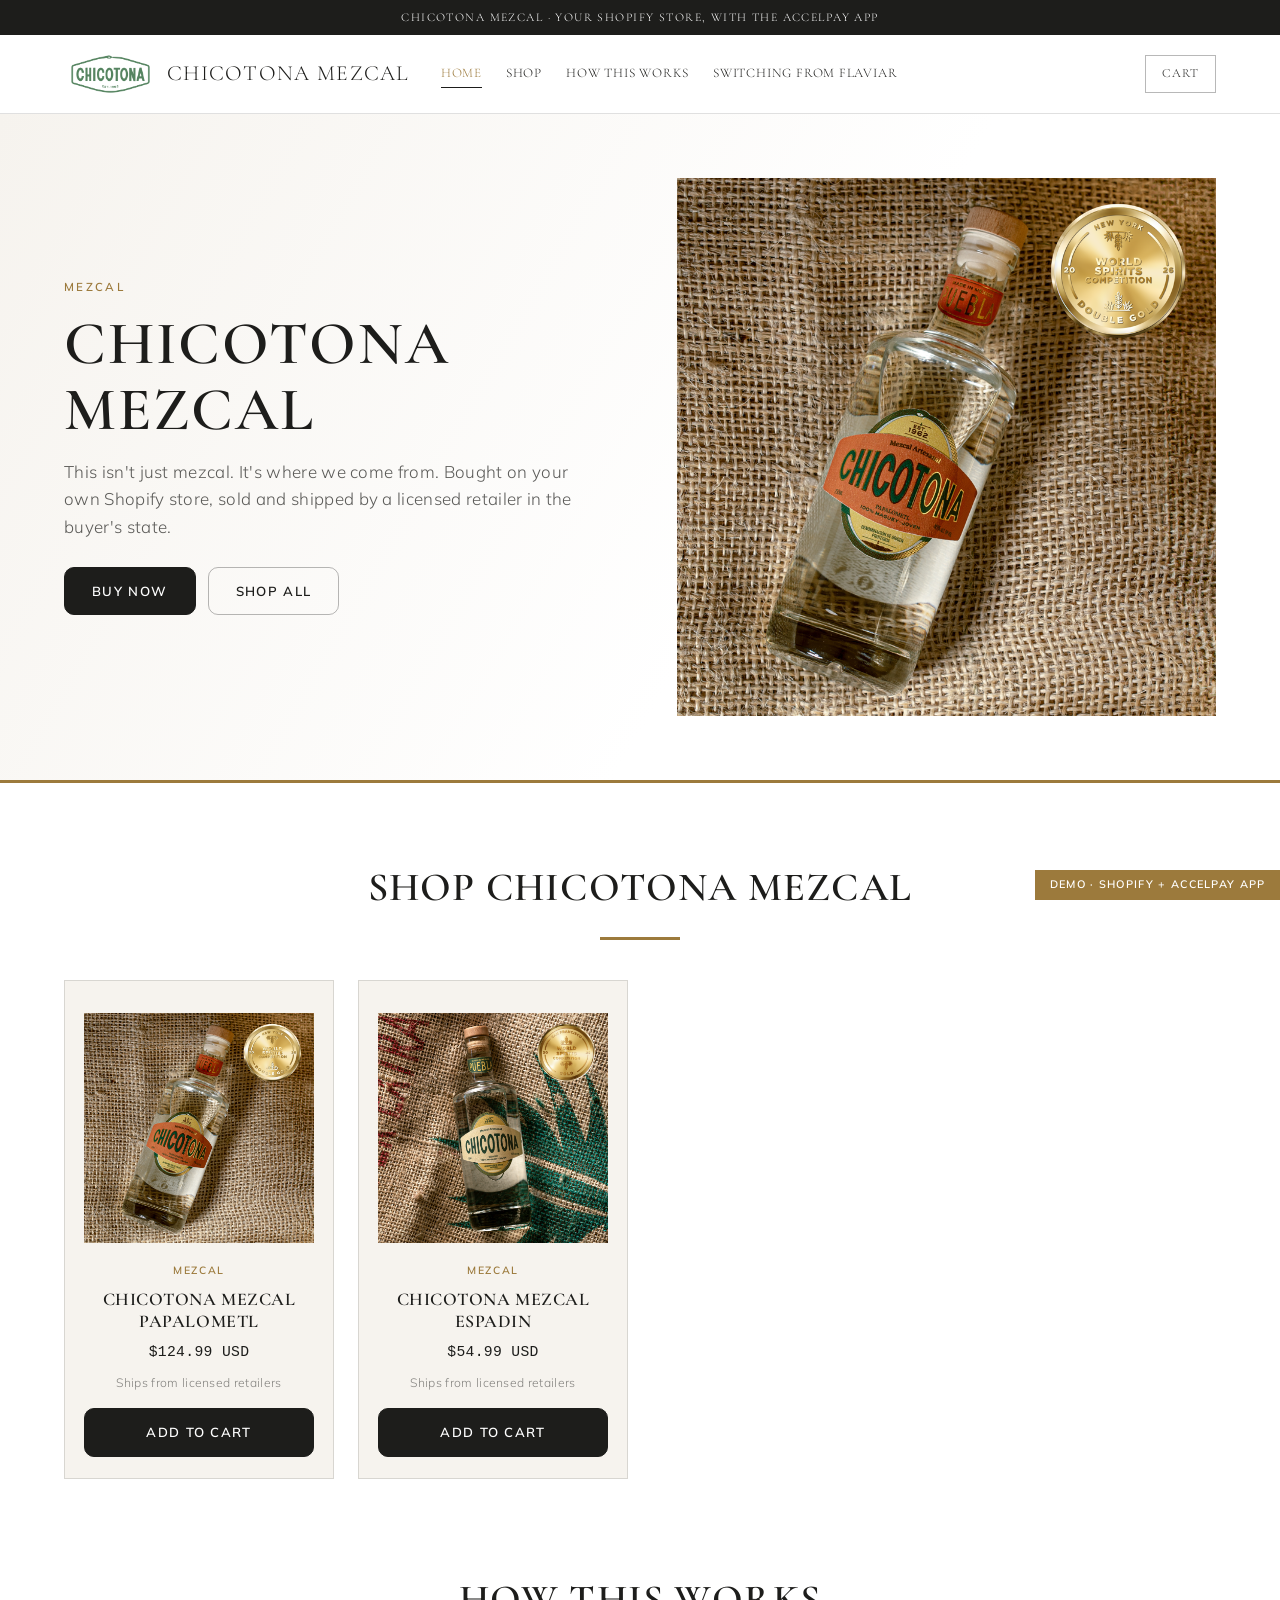
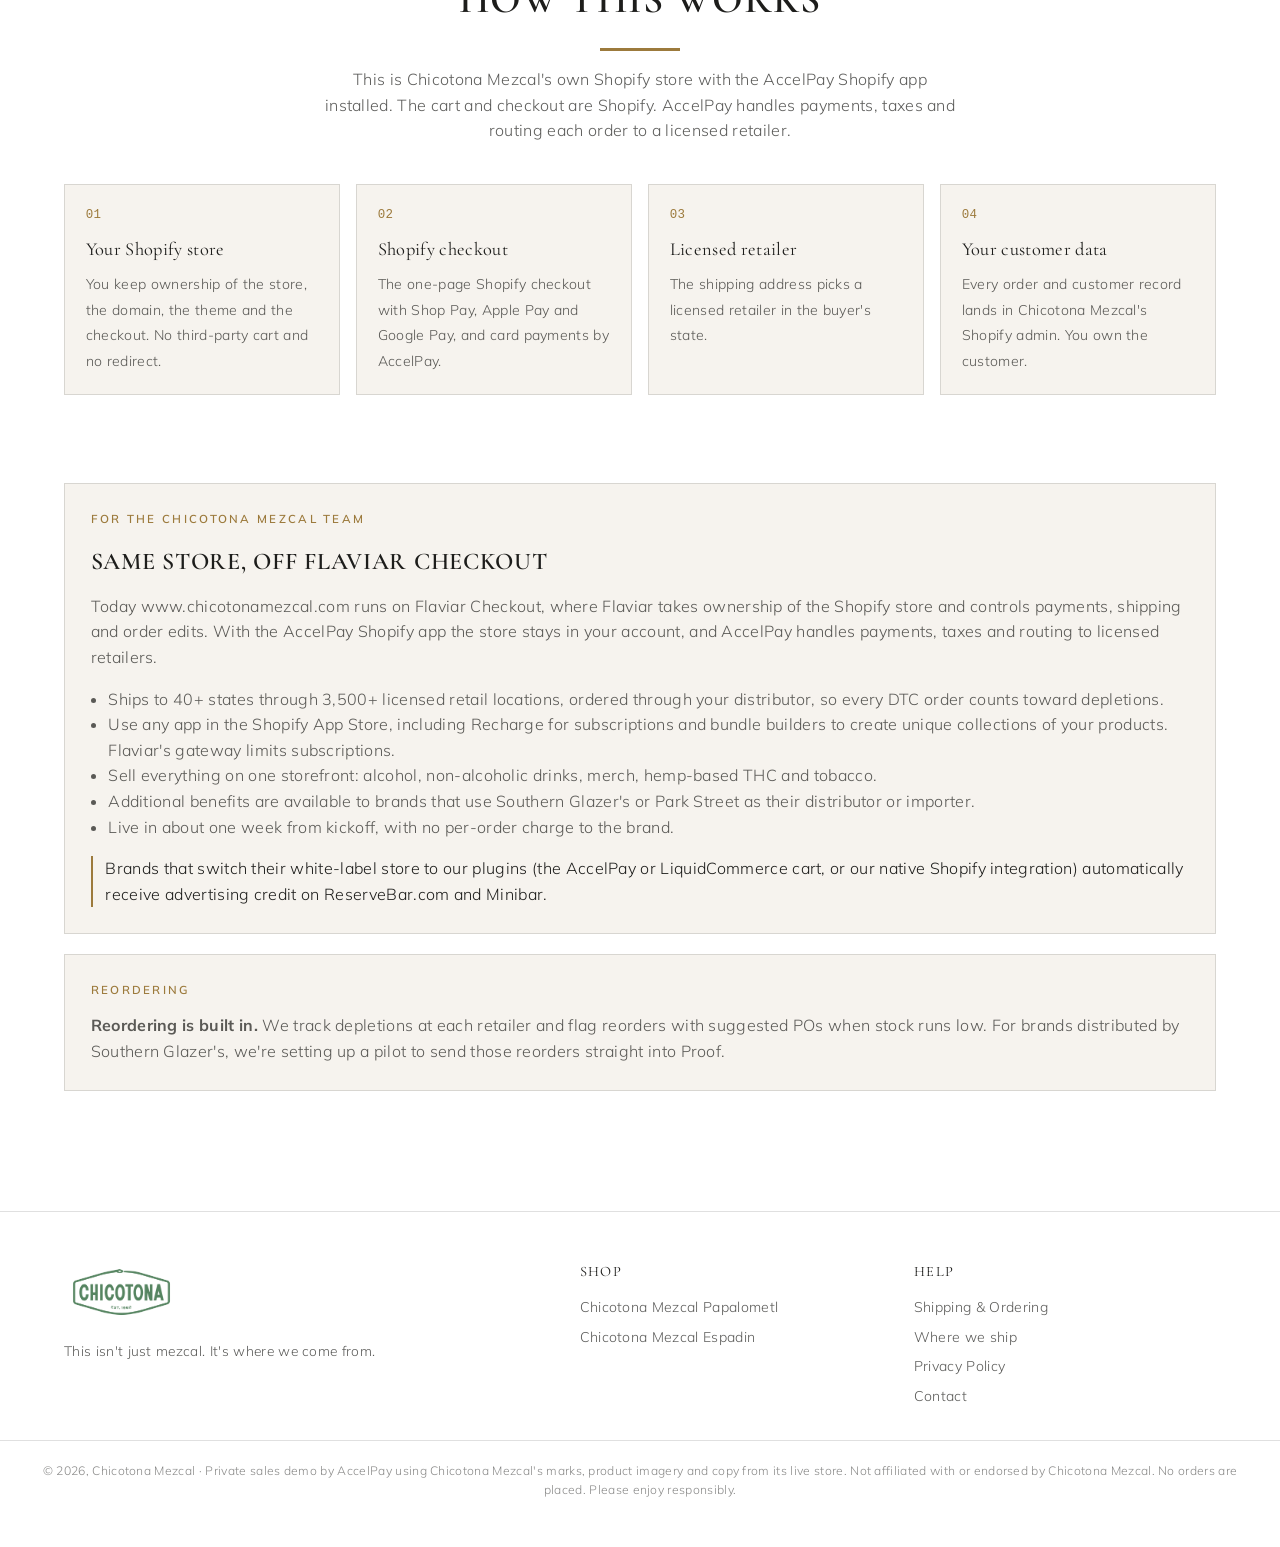
==== commit d5ccf05b: "Update value props: Shopify apps, multi-category, distributor benefits" ====
--- a/index.html
+++ b/index.html
@@ -69,7 +69,7 @@
     <div class="eyebrow">For the Chicotona Mezcal team</div>
     <h2>Same store, off Flaviar Checkout</h2>
     <p style="margin:0 0 1rem">Today www.chicotonamezcal.com runs on Flaviar Checkout, where Flaviar takes ownership of the Shopify store and controls payments, shipping and order edits. With the AccelPay Shopify app the store stays in your account, and AccelPay handles payments, taxes and routing to licensed retailers.</p>
-    <ul style="margin:0 0 1rem;padding-left:1.1rem"><li>Ships to 40+ states through 3,500+ licensed retail locations, ordered through your distributor, so every DTC order counts toward depletions.</li><li>Shop Pay, Apple Pay and Google Pay at checkout. Flaviar Checkout does not support Shop Pay or PayPal.</li><li>Live in about one week from kickoff, with no per-order charge to the brand.</li></ul>
+    <ul style="margin:0 0 1rem;padding-left:1.1rem"><li>Ships to 40+ states through 3,500+ licensed retail locations, ordered through your distributor, so every DTC order counts toward depletions.</li><li>Use any app in the Shopify App Store, including Recharge for subscriptions and bundle builders to create unique collections of your products. Flaviar's gateway limits subscriptions.</li><li>Sell everything on one storefront: alcohol, non-alcoholic drinks, merch, hemp-based THC and tobacco.</li><li>Additional benefits are available to brands that use Southern Glazer's or Park Street as their distributor or importer.</li><li>Live in about one week from kickoff, with no per-order charge to the brand.</li></ul>
     <p class="credit">Brands that switch their white-label store to our plugins (the AccelPay or LiquidCommerce cart, or our native Shopify integration) automatically receive advertising credit on ReserveBar.com and Minibar.</p>
   </div>
   <div class="panel">
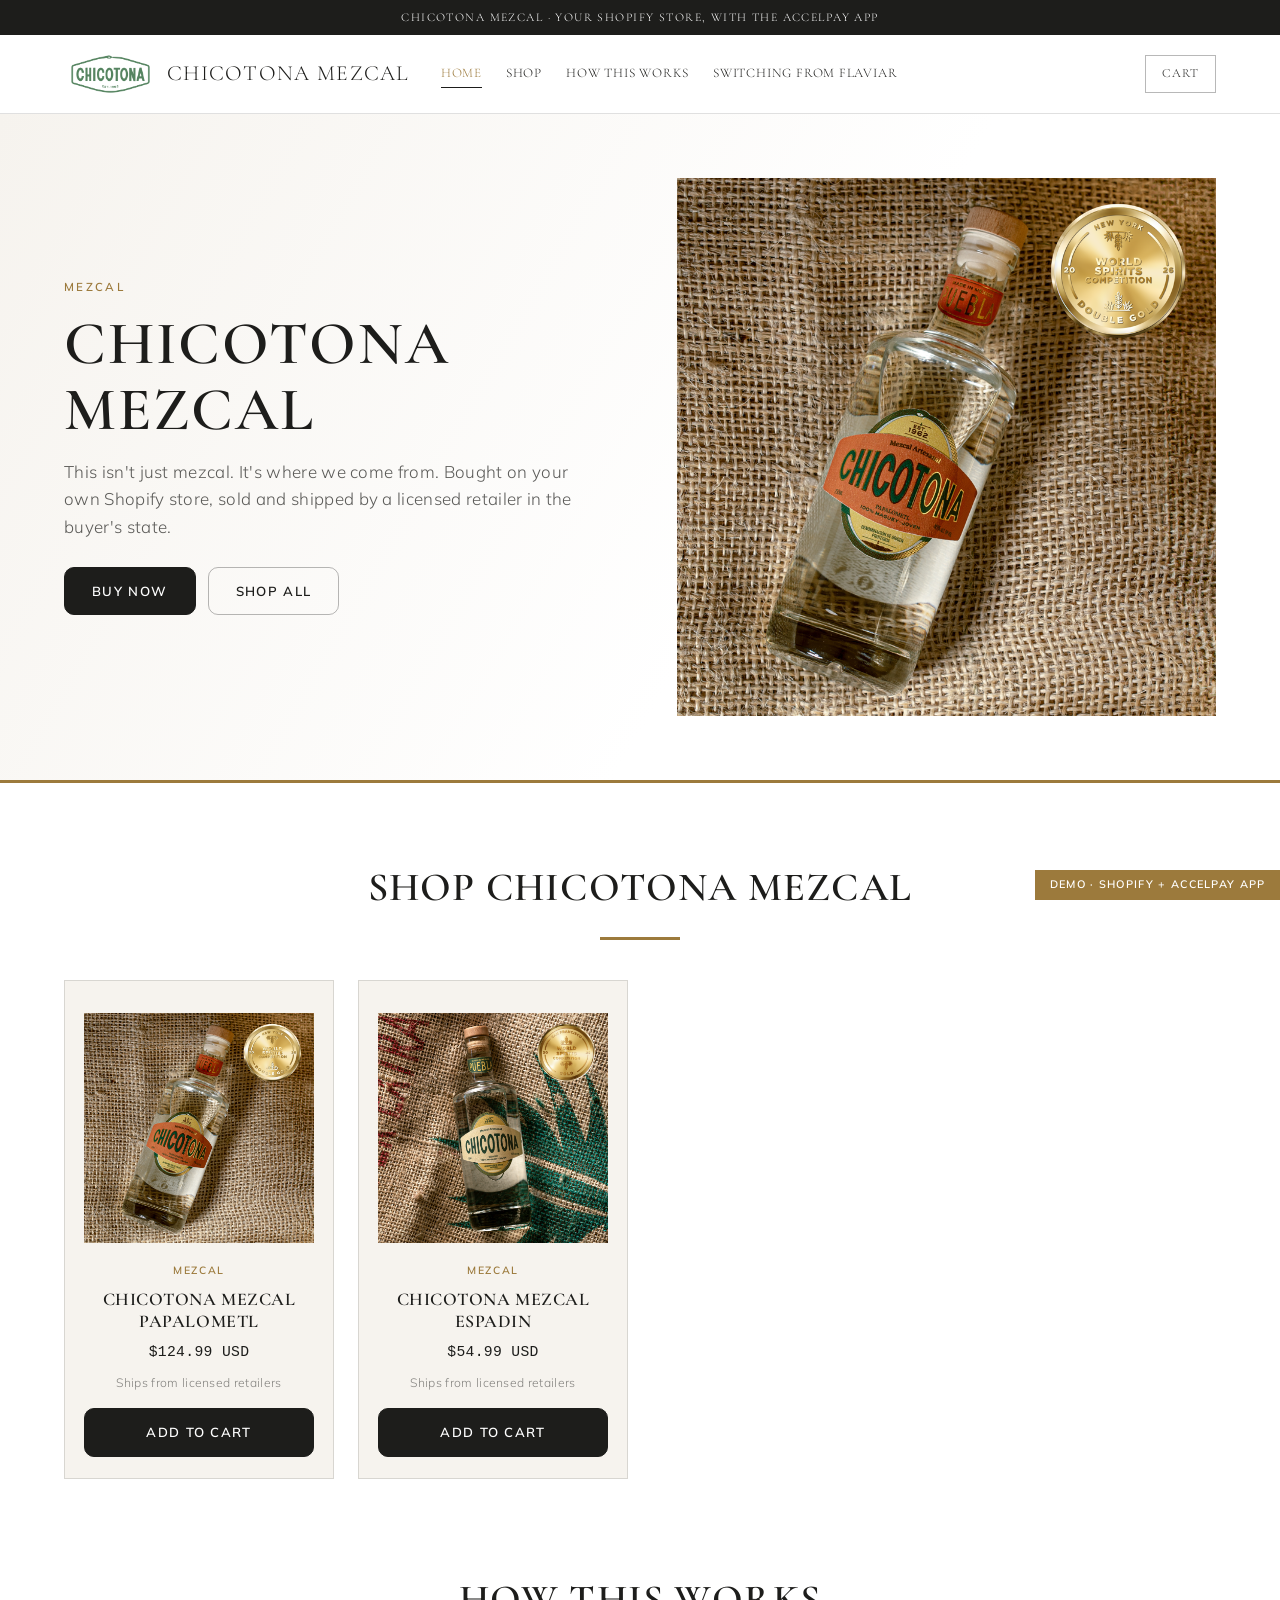
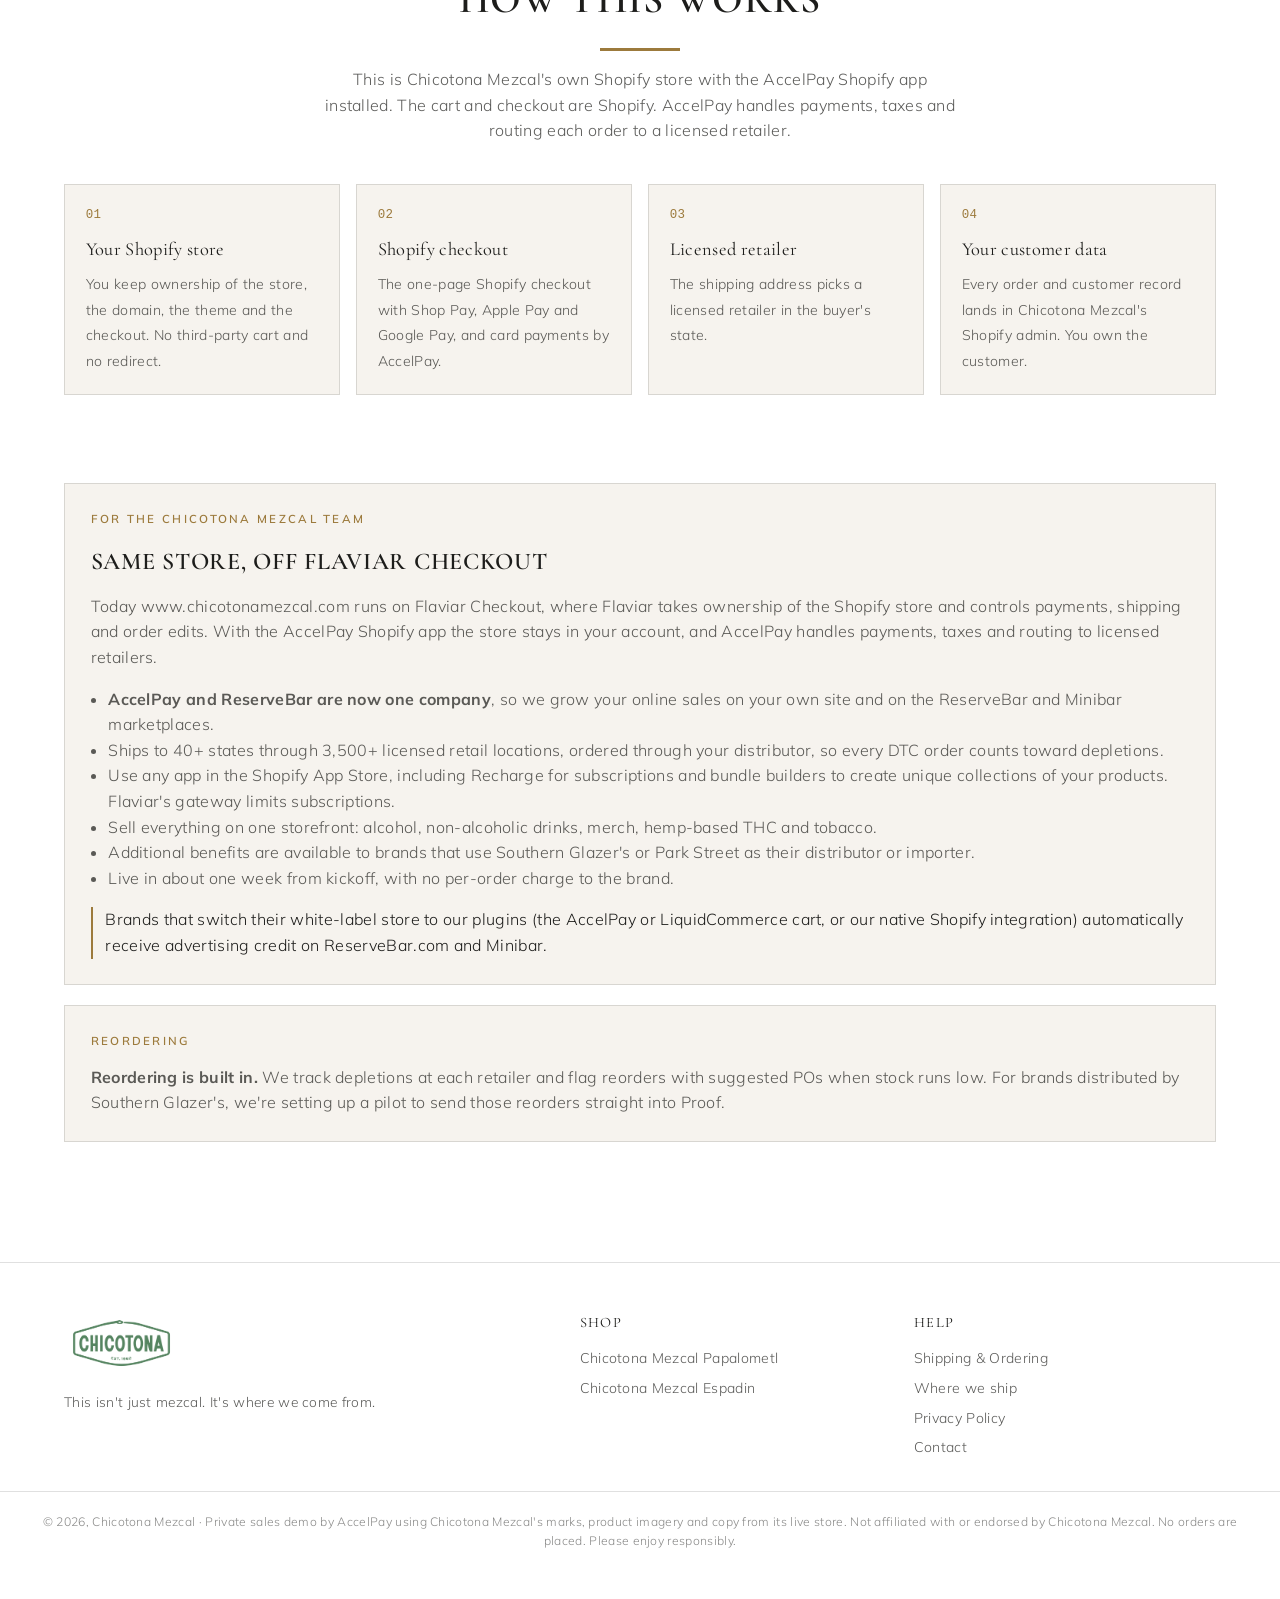
==== commit 65ce0e9a: "Lead with AccelPay + ReserveBar one-company value prop" ====
--- a/index.html
+++ b/index.html
@@ -69,7 +69,7 @@
     <div class="eyebrow">For the Chicotona Mezcal team</div>
     <h2>Same store, off Flaviar Checkout</h2>
     <p style="margin:0 0 1rem">Today www.chicotonamezcal.com runs on Flaviar Checkout, where Flaviar takes ownership of the Shopify store and controls payments, shipping and order edits. With the AccelPay Shopify app the store stays in your account, and AccelPay handles payments, taxes and routing to licensed retailers.</p>
-    <ul style="margin:0 0 1rem;padding-left:1.1rem"><li>Ships to 40+ states through 3,500+ licensed retail locations, ordered through your distributor, so every DTC order counts toward depletions.</li><li>Use any app in the Shopify App Store, including Recharge for subscriptions and bundle builders to create unique collections of your products. Flaviar's gateway limits subscriptions.</li><li>Sell everything on one storefront: alcohol, non-alcoholic drinks, merch, hemp-based THC and tobacco.</li><li>Additional benefits are available to brands that use Southern Glazer's or Park Street as their distributor or importer.</li><li>Live in about one week from kickoff, with no per-order charge to the brand.</li></ul>
+    <ul style="margin:0 0 1rem;padding-left:1.1rem"><li><b>AccelPay and ReserveBar are now one company</b>, so we grow your online sales on your own site and on the ReserveBar and Minibar marketplaces.</li><li>Ships to 40+ states through 3,500+ licensed retail locations, ordered through your distributor, so every DTC order counts toward depletions.</li><li>Use any app in the Shopify App Store, including Recharge for subscriptions and bundle builders to create unique collections of your products. Flaviar's gateway limits subscriptions.</li><li>Sell everything on one storefront: alcohol, non-alcoholic drinks, merch, hemp-based THC and tobacco.</li><li>Additional benefits are available to brands that use Southern Glazer's or Park Street as their distributor or importer.</li><li>Live in about one week from kickoff, with no per-order charge to the brand.</li></ul>
     <p class="credit">Brands that switch their white-label store to our plugins (the AccelPay or LiquidCommerce cart, or our native Shopify integration) automatically receive advertising credit on ReserveBar.com and Minibar.</p>
   </div>
   <div class="panel">
